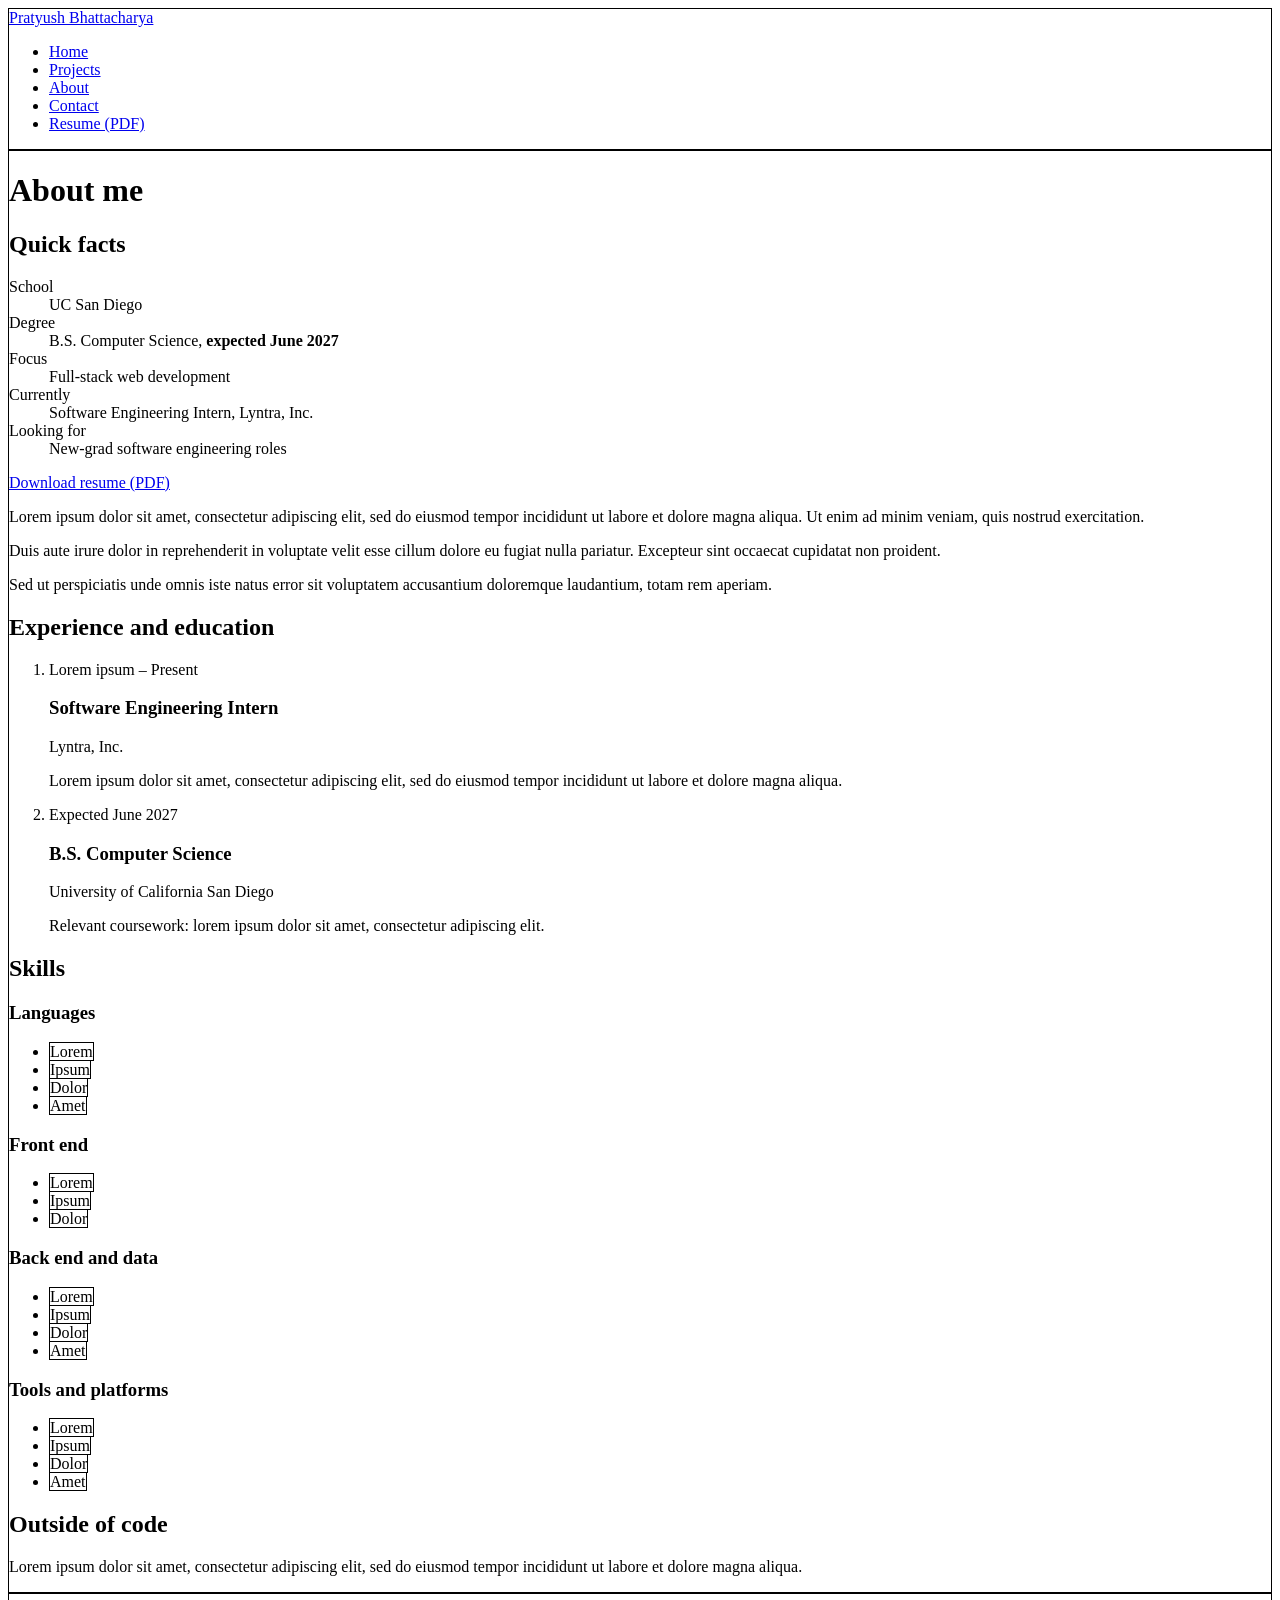
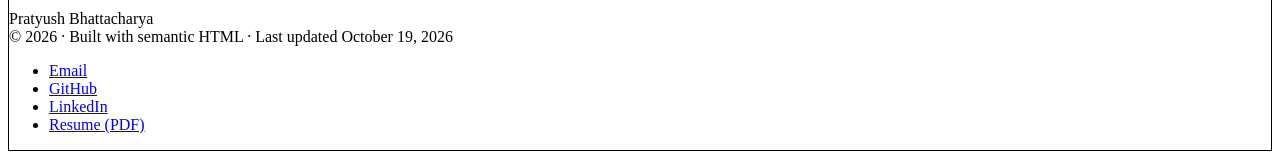
==== about.html @ d23527f9 "Added HTML" ====
<!DOCTYPE html>
<html lang="en">

<head>
    <meta charset="UTF-8">
    <meta name="viewport" content="width=device-width, initial-scale=1.0">
    <meta name="description" content="Lorem ipsum dolor sit amet, consectetur adipiscing elit.">
    <title>About · Pratyush Bhattacharya</title>
    <link rel="icon" href="assets/icons/favicon.svg" type="image/svg+xml">
    <style>
        header,
        main,
        footer {
            border: 1px solid;
        }

        tech-tag {
            border: 1px solid;
        }
    </style>
</head>

<body>
    <header>
        <a href="index.html">Pratyush Bhattacharya</a>
        <nav>
            <ul>
                <li><a href="index.html">Home</a></li>
                <li><a href="projects.html">Projects</a></li>
                <li><a href="about.html" aria-current="page">About</a></li>
                <li><a href="contact.html">Contact</a></li>
                <li><a href="assets/docs/pratyush-bhattacharya-resume.pdf">Resume (PDF)</a></li>
            </ul>
        </nav>
    </header>

    <main>
        <h1>About me</h1>

        <aside>
            <h2>Quick facts</h2>
            <dl>
                <dt>School</dt>
                <dd>UC San Diego</dd>
                <dt>Degree</dt>
                <dd>B.S. Computer Science, <strong>expected June 2027</strong></dd>
                <dt>Focus</dt>
                <dd>Full-stack web development</dd>
                <dt>Currently</dt>
                <dd>Software Engineering Intern, Lyntra, Inc.</dd>
                <dt>Looking for</dt>
                <dd>New-grad software engineering roles</dd>
            </dl>
            <p><a href="assets/docs/pratyush-bhattacharya-resume.pdf" download>Download resume (PDF)</a></p>
        </aside>

        <p>Lorem ipsum dolor sit amet, consectetur adipiscing elit, sed do eiusmod tempor incididunt ut labore et dolore
            magna aliqua. Ut enim ad minim veniam, quis nostrud exercitation.</p>
        <p>Duis aute irure dolor in reprehenderit in voluptate velit esse cillum dolore eu fugiat nulla pariatur.
            Excepteur sint occaecat cupidatat non proident.</p>
        <p>Sed ut perspiciatis unde omnis iste natus error sit voluptatem accusantium doloremque laudantium, totam rem
            aperiam.</p>

        <section>
            <h2>Experience and education</h2>
            <ol>
                <li>
                    <p>Lorem ipsum – Present</p>
                    <h3>Software Engineering Intern</h3>
                    <p>Lyntra, Inc.</p>
                    <p>Lorem ipsum dolor sit amet, consectetur adipiscing elit, sed do eiusmod tempor incididunt ut
                        labore et dolore magna aliqua.</p>
                </li>
                <li>
                    <p>Expected <time datetime="2027-06">June 2027</time></p>
                    <h3>B.S. Computer Science</h3>
                    <p>University of California San Diego</p>
                    <p>Relevant coursework: lorem ipsum dolor sit amet, consectetur adipiscing elit.</p>
                </li>
            </ol>
        </section>

        <section>
            <h2>Skills</h2>
            <h3>Languages</h3>
            <ul>
                <li><tech-tag>Lorem</tech-tag></li>
                <li><tech-tag>Ipsum</tech-tag></li>
                <li><tech-tag>Dolor</tech-tag></li>
                <li><tech-tag>Amet</tech-tag></li>
            </ul>
            <h3>Front end</h3>
            <ul>
                <li><tech-tag>Lorem</tech-tag></li>
                <li><tech-tag>Ipsum</tech-tag></li>
                <li><tech-tag>Dolor</tech-tag></li>
            </ul>
            <h3>Back end and data</h3>
            <ul>
                <li><tech-tag>Lorem</tech-tag></li>
                <li><tech-tag>Ipsum</tech-tag></li>
                <li><tech-tag>Dolor</tech-tag></li>
                <li><tech-tag>Amet</tech-tag></li>
            </ul>
            <h3>Tools and platforms</h3>
            <ul>
                <li><tech-tag>Lorem</tech-tag></li>
                <li><tech-tag>Ipsum</tech-tag></li>
                <li><tech-tag>Dolor</tech-tag></li>
                <li><tech-tag>Amet</tech-tag></li>
            </ul>
        </section>

        <section>
            <h2>Outside of code</h2>
            <p>Lorem ipsum dolor sit amet, consectetur adipiscing elit, sed do eiusmod tempor incididunt ut labore et
                dolore magna aliqua.</p>
        </section>
    </main>

    <footer>
        <p>Pratyush Bhattacharya<br>© 2026 · Built with semantic HTML · Last updated <time datetime="2026-10-19">October
                19, 2026</time></p>
        <ul>
            <li><a href="mailto:name@example.com">Email</a></li>
            <li><a href="https://github.com/">GitHub</a></li>
            <li><a href="https://www.linkedin.com/">LinkedIn</a></li>
            <li><a href="assets/docs/pratyush-bhattacharya-resume.pdf">Resume (PDF)</a></li>
        </ul>
    </footer>
</body>

</html>
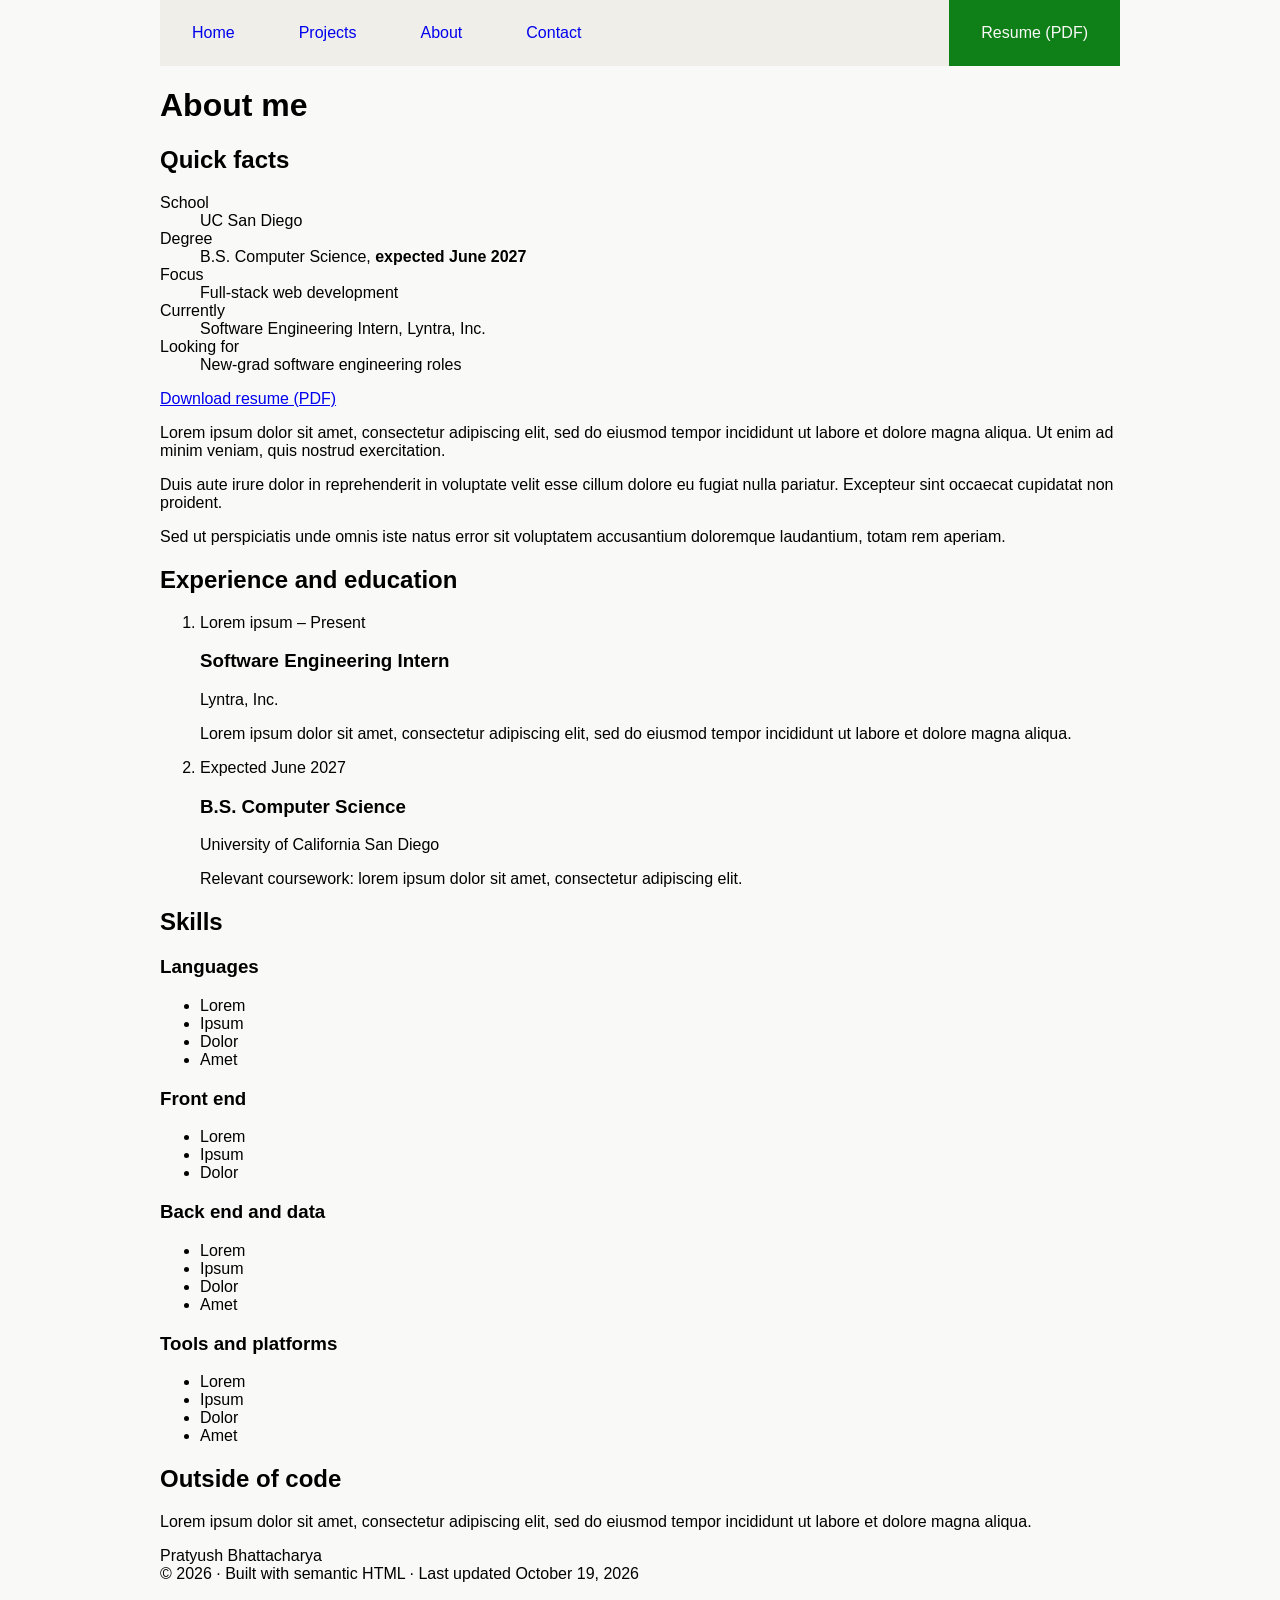
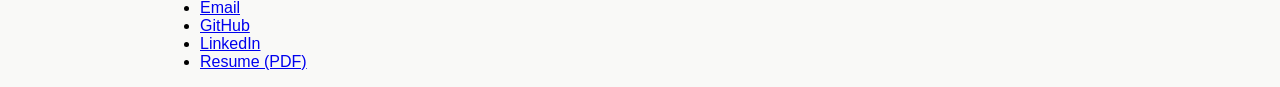
==== commit 32ffe392: "bleh" ====
--- a/about.html
+++ b/about.html
@@ -7,30 +7,19 @@
     <meta name="description" content="Lorem ipsum dolor sit amet, consectetur adipiscing elit.">
     <title>About · Pratyush Bhattacharya</title>
     <link rel="icon" href="assets/icons/favicon.svg" type="image/svg+xml">
-    <style>
-        header,
-        main,
-        footer {
-            border: 1px solid;
-        }
-
-        tech-tag {
-            border: 1px solid;
-        }
-    </style>
+    <link rel="stylesheet" href="css/styles.css">
 </head>
 
 <body>
     <header>
-        <a href="index.html">Pratyush Bhattacharya</a>
         <nav>
-            <ul>
-                <li><a href="index.html">Home</a></li>
+            <menu>
+                <li><a href="index.html" aria-current="page">Home</a></li>
                 <li><a href="projects.html">Projects</a></li>
-                <li><a href="about.html" aria-current="page">About</a></li>
+                <li><a href="about.html">About</a></li>
                 <li><a href="contact.html">Contact</a></li>
-                <li><a href="assets/docs/pratyush-bhattacharya-resume.pdf">Resume (PDF)</a></li>
-            </ul>
+                <li><a href="assets/docs/pratyush-bhattacharya-resume.pdf" download>Resume (PDF)</a></li>
+            </menu>
         </nav>
     </header>
 
--- a/css/styles.css
+++ b/css/styles.css
@@ -0,0 +1,74 @@
+:root {
+    color-scheme: light dark;
+
+    --main-font: Tahoma, sans-serif;
+
+    --bg-color: light-dark(#f9f9f7, #15202b);
+    --bg-accent-color: light-dark(#efeee8, #22303c);
+    --button-hover-color: light-dark(#e5e3d9, #192734);
+    --text-color: light-dark(#000000, #ffffff);
+    --accent-color: light-dark(#0F8017, #7FF087);
+    --max-page-width: 60rem;
+    --max-page-margin: auto;
+}
+
+html[data-theme="light"] {
+    color-scheme: light;
+}
+
+html[data-theme="dark"] {
+    color-scheme: dark;
+}
+
+body {
+    background-color: var(--bg-color);
+    font-family: var(--main-font);
+    color: var(--text-color);
+    accent-color: var(--accent-color);
+    max-width: var(--max-page-width);
+    margin: var(--max-page-margin);
+
+    header {
+        nav {
+            menu {
+                list-style-type: none;
+                margin: 0;
+                padding: 0;
+                overflow: hidden;
+                background-color: var(--bg-accent-color);
+                display: flex;
+
+                li {
+                    a {
+                        display: inline-block;
+                        padding: 1.5em 2em;
+                        text-decoration: none;
+                    }
+
+                    a:hover {
+                        background-color: var(--button-hover-color);
+                    }
+
+                    a:focus {
+
+                    }
+                }
+
+                li:last-child {
+                    margin-left: auto;
+
+                    a {
+                        color: var(--bg-color);
+                        background-color: var(--accent-color);
+                    }
+                }
+            }
+        }
+
+    }
+}
+
+
+@view-transition {
+    navigation: auto;
+}
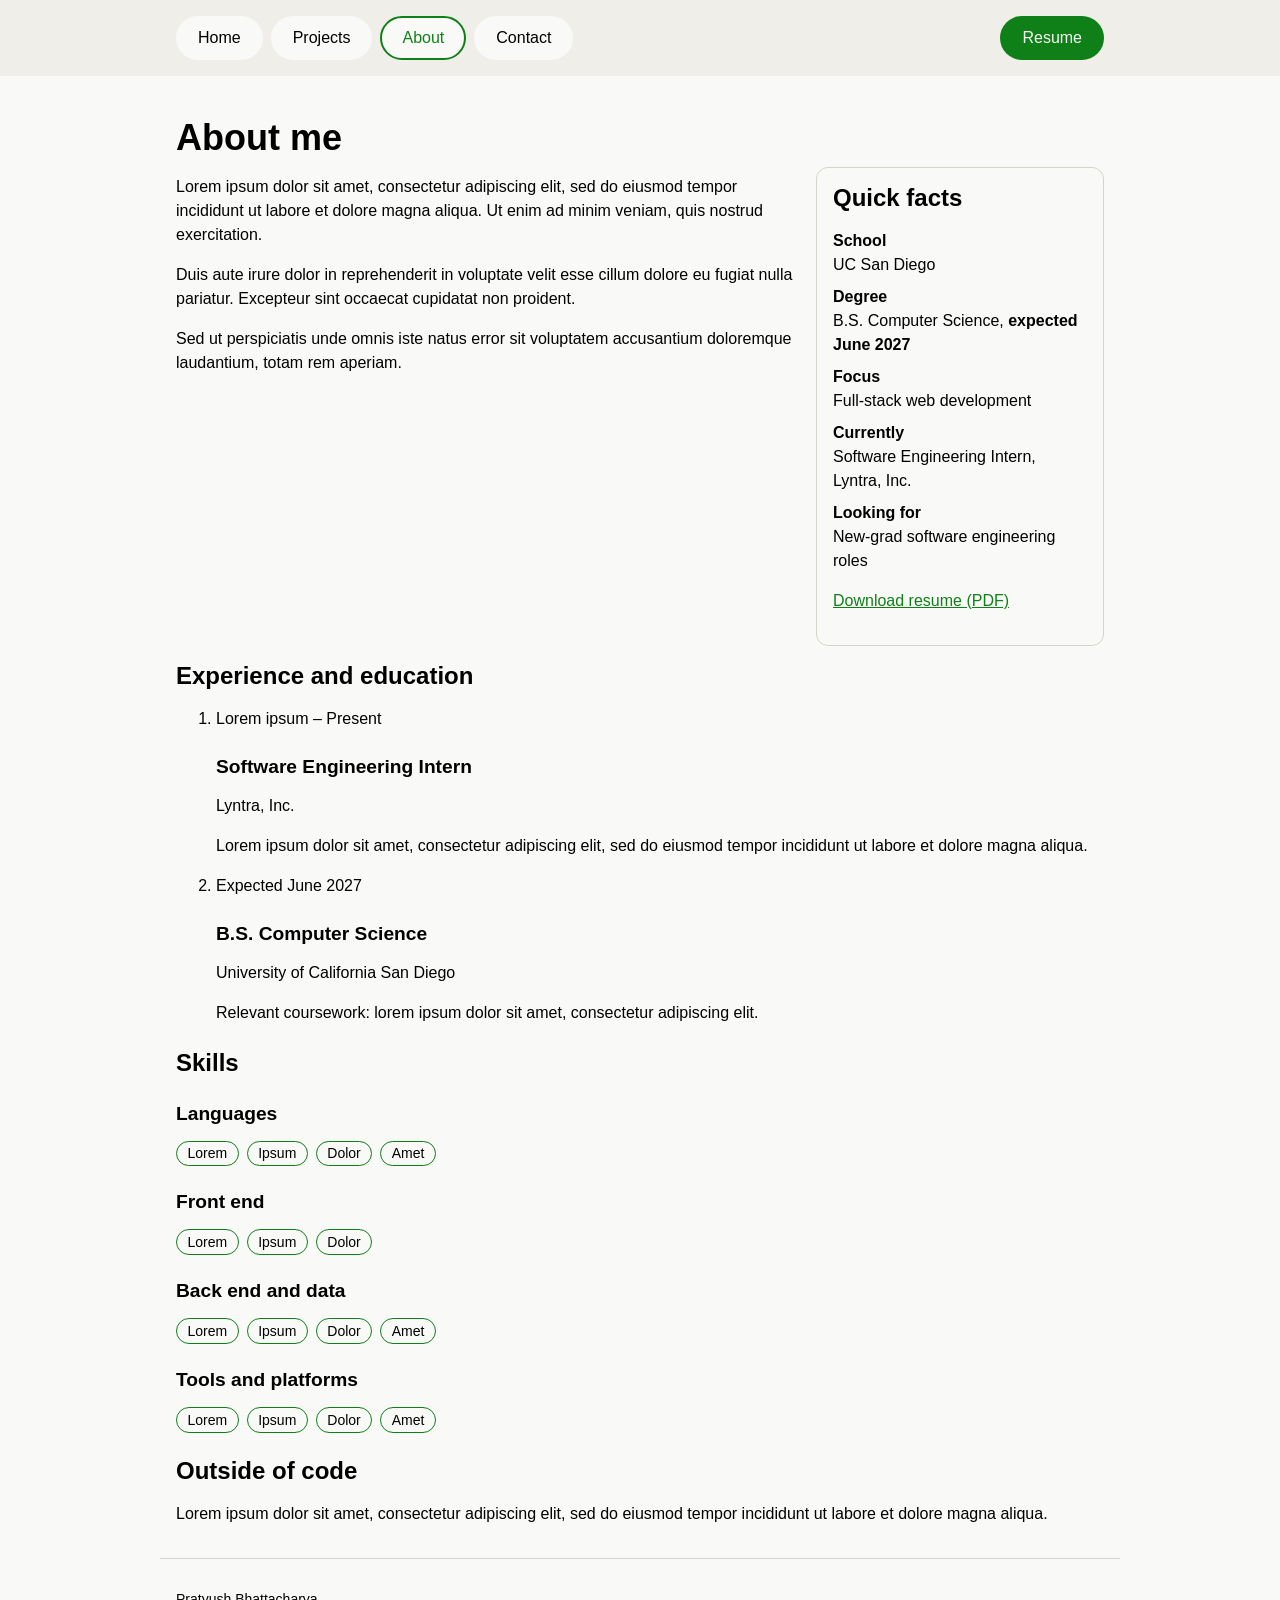
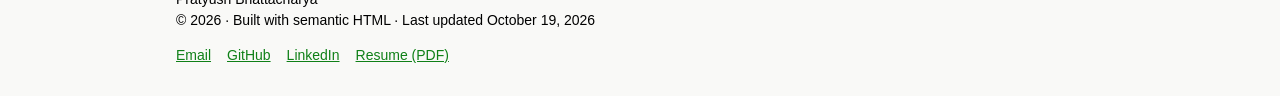
==== commit b1e2e544: "CSS changes" ====
--- a/about.html
+++ b/about.html
@@ -13,12 +13,12 @@
 <body>
     <header>
         <nav>
-            <menu>
-                <li><a href="index.html" aria-current="page">Home</a></li>
+            <menu aria-label="Main Navigation">
+                <li><a href="index.html">Home</a></li>
                 <li><a href="projects.html">Projects</a></li>
-                <li><a href="about.html">About</a></li>
+                <li><a href="about.html" aria-current="page">About</a></li>
                 <li><a href="contact.html">Contact</a></li>
-                <li><a href="assets/docs/pratyush-bhattacharya-resume.pdf" download>Resume (PDF)</a></li>
+                <li><a href="assets/docs/pratyush-bhattacharya-resume.pdf" download>Resume</a></li>
             </menu>
         </nav>
     </header>
--- a/css/styles.css
+++ b/css/styles.css
@@ -6,10 +6,13 @@
     --bg-color: light-dark(#f9f9f7, #15202b);
     --bg-accent-color: light-dark(#efeee8, #22303c);
     --button-hover-color: light-dark(#e5e3d9, #192734);
+    --border-color: light-dark(#d6d4c8, #38444d);
     --text-color: light-dark(#000000, #ffffff);
     --accent-color: light-dark(#0F8017, #7FF087);
     --max-page-width: 60rem;
     --max-page-margin: auto;
+    --spacing: 1rem;
+    --pill-radius: 999px;
 }
 
 html[data-theme="light"] {
@@ -18,6 +21,12 @@
 
 html[data-theme="dark"] {
     color-scheme: dark;
+}
+
+*,
+*::before,
+*::after {
+    box-sizing: border-box;
 }
 
 body {
@@ -25,49 +34,258 @@
     font-family: var(--main-font);
     color: var(--text-color);
     accent-color: var(--accent-color);
+    line-height: 1.5;
+    margin: 0;
+}
+
+header>nav,
+main,
+footer {
     max-width: var(--max-page-width);
     margin: var(--max-page-margin);
-
-    header {
-        nav {
-            menu {
-                list-style-type: none;
-                margin: 0;
-                padding: 0;
-                overflow: hidden;
-                background-color: var(--bg-accent-color);
-                display: flex;
-
-                li {
-                    a {
-                        display: inline-block;
-                        padding: 1.5em 2em;
-                        text-decoration: none;
-                    }
-
-                    a:hover {
-                        background-color: var(--button-hover-color);
-                    }
-
-                    a:focus {
-
-                    }
-                }
-
-                li:last-child {
-                    margin-left: auto;
-
-                    a {
-                        color: var(--bg-color);
-                        background-color: var(--accent-color);
-                    }
-                }
-            }
-        }
-
+    padding: var(--spacing);
+}
+
+/* Headers */
+
+h1,
+h2,
+h3 {
+    line-height: 1.2;
+    margin: 1.5rem 0 0.5rem;
+}
+
+h1 {
+    font-size: 2.25rem;
+}
+
+h2 {
+    font-size: 1.5rem;
+}
+
+h3 {
+    font-size: 1.2rem;
+}
+
+a {
+    color: var(--accent-color);
+}
+
+a:hover {
+    color: var(--text-color);
+}
+
+a:focus,
+button:focus,
+input:focus,
+textarea:focus {
+    outline: 3px solid var(--accent-color);
+    outline-offset: 2px;
+}
+
+img,
+iframe,
+video {
+    max-width: 100%;
+}
+
+img,
+video {
+    height: auto;
+}
+
+header {
+    background-color: var(--bg-accent-color);
+}
+
+nav>menu {
+    display: flex;
+    flex-wrap: wrap;
+    gap: 0.5rem;
+    list-style-type: none;
+    margin: 0;
+    padding: 0;
+}
+
+menu>li:last-child {
+    margin-left: auto;
+}
+
+menu a {
+    display: inline-block;
+    padding: 0.5em 1.25em;
+    border: 2px solid transparent;
+    border-radius: var(--pill-radius);
+    background-color: var(--bg-color);
+    color: var(--text-color);
+    text-decoration: none;
+}
+
+menu a:hover {
+    background-color: var(--button-hover-color);
+}
+
+menu a[aria-current="page"] {
+    border-color: var(--accent-color);
+    color: var(--accent-color);
+}
+
+menu a[download],
+button {
+    background-color: var(--accent-color);
+    color: var(--bg-color);
+}
+
+menu a[download]:hover,
+button:hover {
+    background-color: var(--text-color);
+}
+
+footer {
+    border-top: 1px solid var(--border-color);
+    font-size: 0.875rem;
+}
+
+footer ul {
+    display: flex;
+    flex-wrap: wrap;
+    gap: var(--spacing);
+    list-style-type: none;
+    padding: 0;
+}
+
+action-bar {
+    display: flex;
+    flex-wrap: wrap;
+    gap: var(--spacing);
+    margin: var(--spacing) 0;
+}
+
+project-meta {
+    display: block;
+    margin-top: var(--spacing);
+    color: var(--accent-color);
+    font-size: 0.875rem;
+}
+
+project-meta+h2,
+project-meta+h3 {
+    margin-top: 0.25rem;
+}
+
+ul:has(tech-tag) {
+    display: flex;
+    flex-wrap: wrap;
+    gap: 0.5rem;
+    list-style-type: none;
+    padding: 0;
+}
+
+tech-tag {
+    display: inline-block;
+    padding: 0.1em 0.75em;
+    border: 1px solid var(--accent-color);
+    border-radius: var(--pill-radius);
+    font-size: 0.875rem;
+}
+
+article,
+aside {
+    border: 1px solid var(--border-color);
+    border-radius: 0.75rem;
+    padding: var(--spacing);
+    margin: var(--spacing) 0;
+}
+
+.filters a {
+    display: inline-block;
+    margin: 0.25rem 0;
+    padding: 0.25em 0.9em;
+    border: 1px solid var(--accent-color);
+    border-radius: var(--pill-radius);
+    text-decoration: none;
+}
+
+.filters a:hover {
+    background-color: var(--button-hover-color);
+}
+
+svg rect,
+svg line {
+    stroke: currentColor;
+}
+
+svg text {
+    fill: currentColor;
+}
+
+dt {
+    font-weight: bold;
+}
+
+dd {
+    margin: 0 0 0.5rem;
+}
+
+aside>h2 {
+    margin-top: 0;
+}
+
+aside~section {
+    clear: both;
+}
+
+aside {
+    float: right;
+    width: 18rem;
+    margin: 0 0 var(--spacing) var(--spacing);
+}
+
+form>div {
+    margin-bottom: var(--spacing);
+}
+
+form>div>label {
+    display: block;
+    font-weight: bold;
+}
+
+input:not([type="radio"]),
+textarea {
+    width: 100%;
+    max-width: 30rem;
+    padding: 0.4em;
+    font: inherit;
+}
+
+fieldset {
+    display: grid;
+    grid-template-columns: auto 1fr;
+    gap: 0.5rem;
+    align-items: center;
+    max-width: 30rem;
+    margin: 0 0 var(--spacing);
+}
+
+button {
+    padding: 0.5em 1.25em;
+    border: none;
+    border-radius: var(--pill-radius);
+    font: inherit;
+    cursor: pointer;
+}
+
+canvas {
+    background-color: white;
+}
+
+@media (max-width: 48rem) {
+    aside {
+        float: none;
+        width: auto;
+        margin: var(--spacing) 0;
     }
 }
-
 
 @view-transition {
     navigation: auto;
